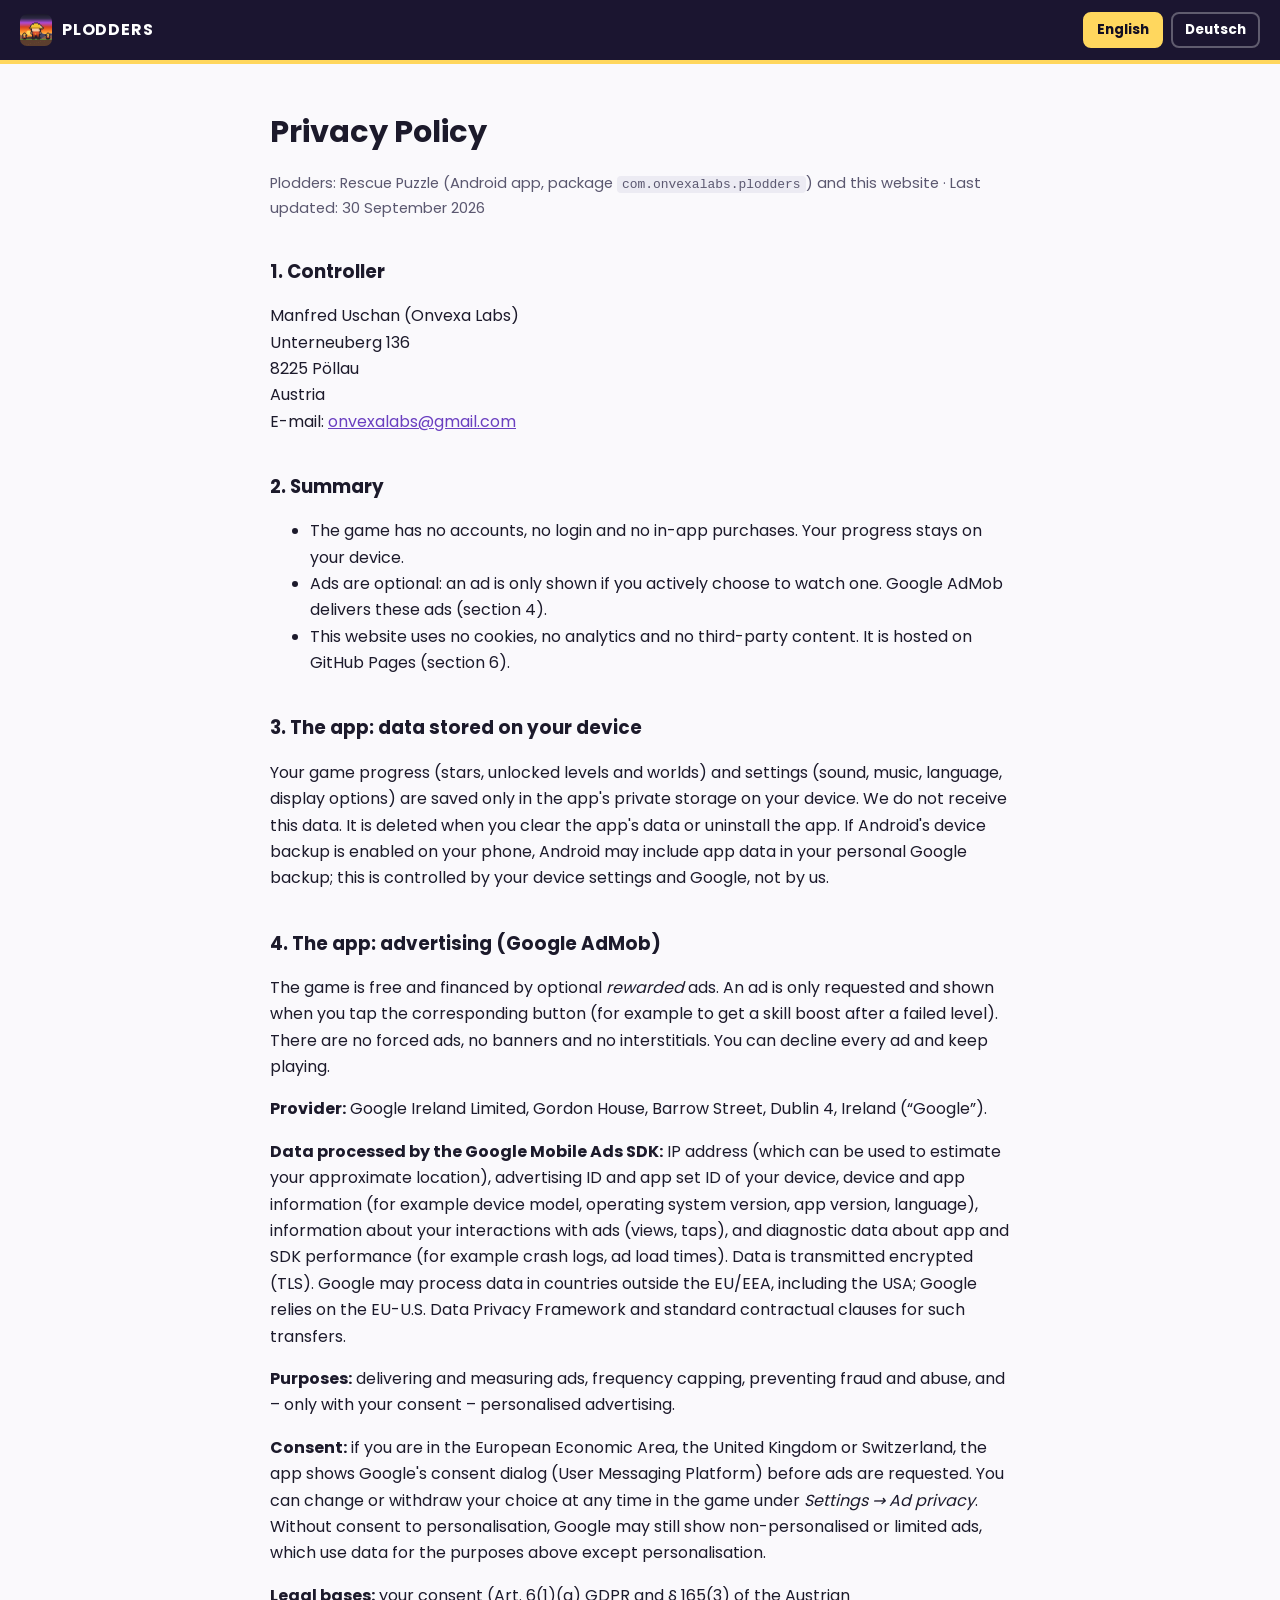
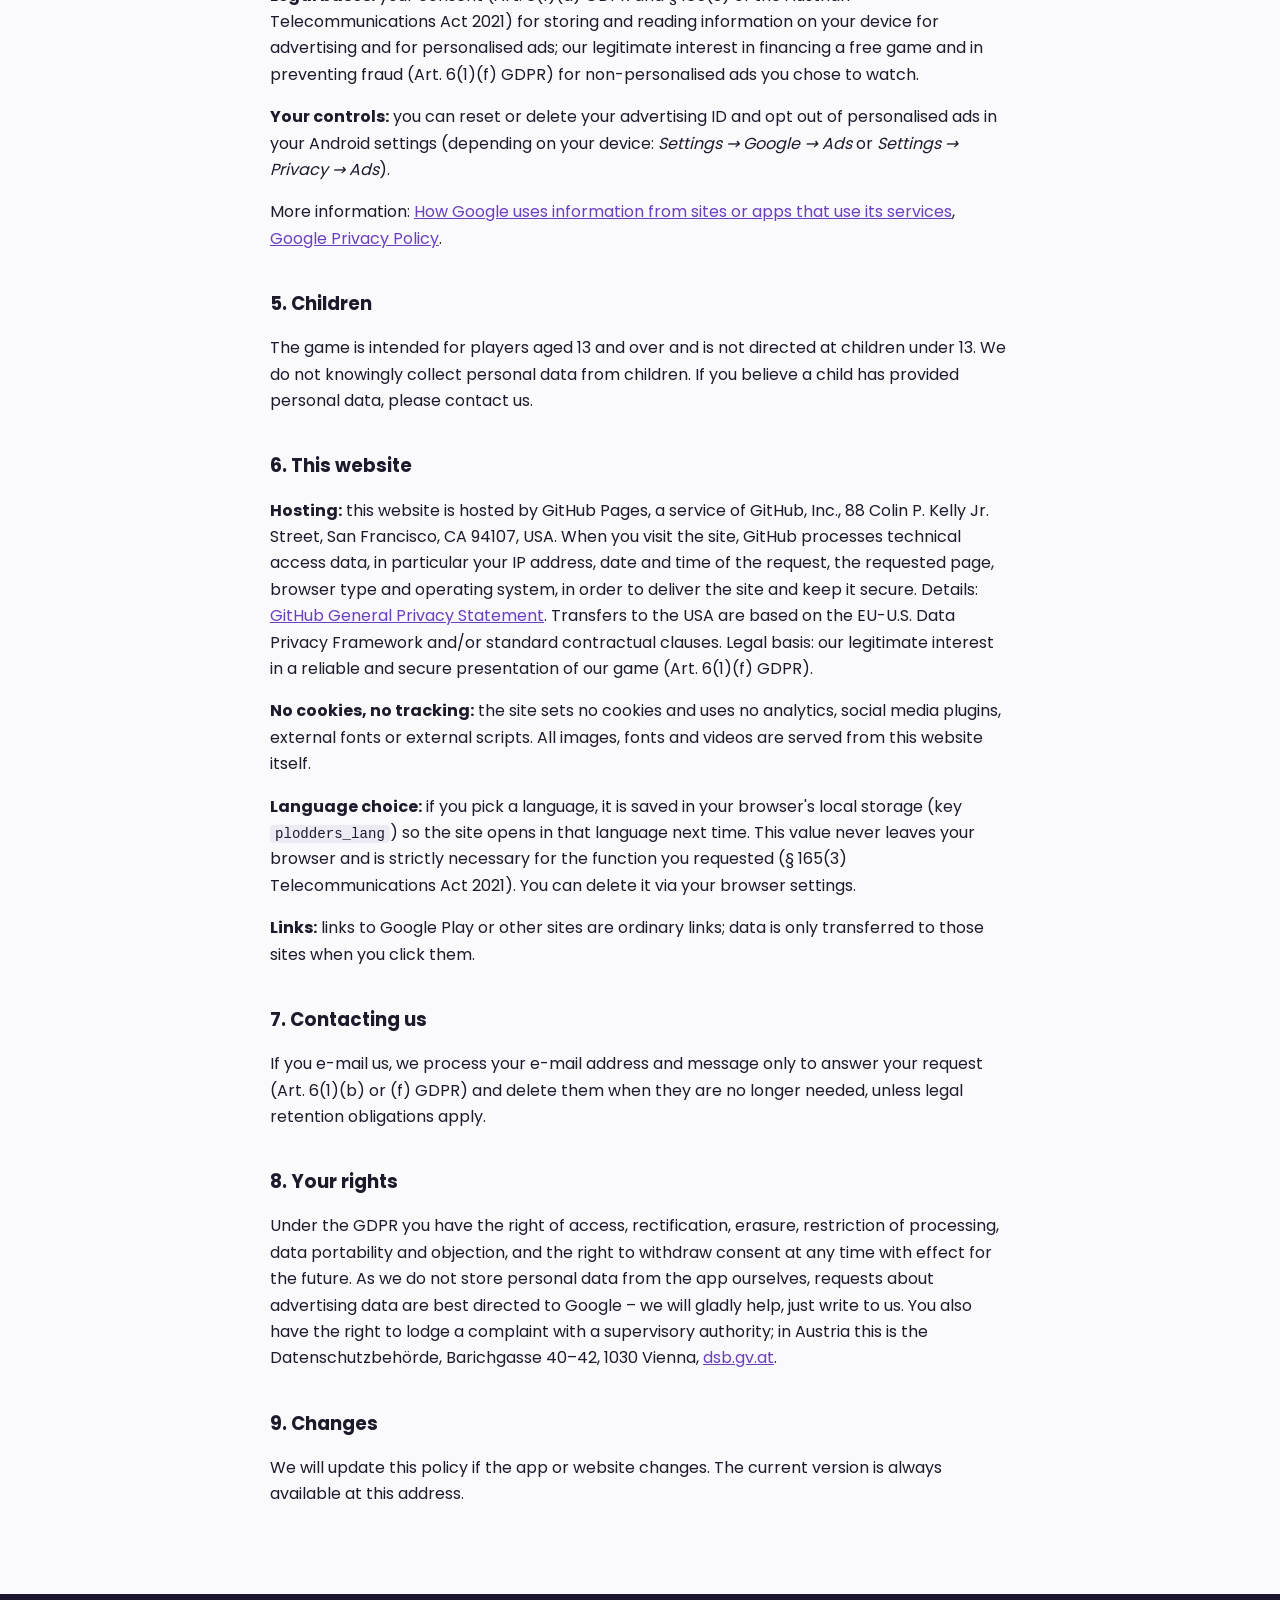
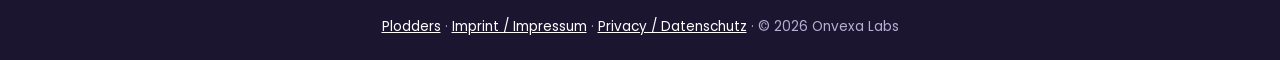
==== privacy.html @ 4f112e71 "Initial website: teaser landing page (6 languages), privacy policy, imprint, app-ads.txt" ====
<!doctype html>
<html lang="en">
<head>
<meta charset="utf-8">
<meta name="viewport" content="width=device-width, initial-scale=1">
<title>Privacy Policy – Plodders: Rescue Puzzle</title>
<meta name="description" content="Privacy policy for the Android game Plodders: Rescue Puzzle and this website (Onvexa Labs, Manfred Uschan).">
<meta name="theme-color" content="#1b1530">
<link rel="canonical" href="https://onvexalabs-dev.github.io/plodders-page/privacy.html">
<link rel="icon" type="image/png" href="img/favicon.png">
<link rel="stylesheet" href="legal.css">
</head>
<body>
<header class="top">
  <a class="brand" href="./"><img src="img/icon-192.png" alt="" width="32" height="32">Plodders</a>
  <nav class="langs"><a href="#en" data-l="en">English</a><a href="#de" data-l="de">Deutsch</a></nav>
</header>
<main>

<section id="en" lang="en">
<h1>Privacy Policy</h1>
<p class="muted">Plodders: Rescue Puzzle (Android app, package <code>com.onvexalabs.plodders</code>) and this website · Last updated: 30 September 2026</p>

<h2>1. Controller</h2>
<p>Manfred Uschan (Onvexa Labs)<br>Unterneuberg 136<br>8225 Pöllau<br>Austria<br>
E-mail: <a href="mailto:onvexalabs@gmail.com">onvexalabs@gmail.com</a></p>

<h2>2. Summary</h2>
<ul>
<li>The game has no accounts, no login and no in-app purchases. Your progress stays on your device.</li>
<li>Ads are optional: an ad is only shown if you actively choose to watch one. Google AdMob delivers these ads (section 4).</li>
<li>This website uses no cookies, no analytics and no third-party content. It is hosted on GitHub Pages (section 6).</li>
</ul>

<h2 id="app">3. The app: data stored on your device</h2>
<p>Your game progress (stars, unlocked levels and worlds) and settings (sound, music, language, display options) are saved
only in the app's private storage on your device. We do not receive this data. It is deleted when you clear the app's data
or uninstall the app. If Android's device backup is enabled on your phone, Android may include app data in your personal
Google backup; this is controlled by your device settings and Google, not by us.</p>

<h2 id="ads">4. The app: advertising (Google AdMob)</h2>
<p>The game is free and financed by optional <em>rewarded</em> ads. An ad is only requested and shown when you tap the
corresponding button (for example to get a skill boost after a failed level). There are no forced ads, no banners and no
interstitials. You can decline every ad and keep playing.</p>
<p><strong>Provider:</strong> Google Ireland Limited, Gordon House, Barrow Street, Dublin 4, Ireland (“Google”).</p>
<p><strong>Data processed by the Google Mobile Ads SDK:</strong> IP address (which can be used to estimate your approximate
location), advertising ID and app set ID of your device, device and app information (for example device model, operating
system version, app version, language), information about your interactions with ads (views, taps), and diagnostic data
about app and SDK performance (for example crash logs, ad load times). Data is transmitted encrypted (TLS). Google may
process data in countries outside the EU/EEA, including the USA; Google relies on the EU-U.S. Data Privacy Framework and
standard contractual clauses for such transfers.</p>
<p><strong>Purposes:</strong> delivering and measuring ads, frequency capping, preventing fraud and abuse, and – only with
your consent – personalised advertising.</p>
<p><strong>Consent:</strong> if you are in the European Economic Area, the United Kingdom or Switzerland, the app shows
Google's consent dialog (User Messaging Platform) before ads are requested. You can change or withdraw your choice at any
time in the game under <em>Settings → Ad privacy</em>. Without consent to personalisation, Google may still show
non-personalised or limited ads, which use data for the purposes above except personalisation.</p>
<p><strong>Legal bases:</strong> your consent (Art. 6(1)(a) GDPR and § 165(3) of the Austrian Telecommunications Act 2021)
for storing and reading information on your device for advertising and for personalised ads; our legitimate interest in
financing a free game and in preventing fraud (Art. 6(1)(f) GDPR) for non-personalised ads you chose to watch.</p>
<p><strong>Your controls:</strong> you can reset or delete your advertising ID and opt out of personalised ads in your Android
settings (depending on your device: <em>Settings → Google → Ads</em> or <em>Settings → Privacy → Ads</em>).</p>
<p>More information: <a href="https://policies.google.com/technologies/partner-sites" rel="noopener">How Google uses information from sites or apps that use its services</a>,
<a href="https://policies.google.com/privacy" rel="noopener">Google Privacy Policy</a>.</p>

<h2 id="children">5. Children</h2>
<p>The game is intended for players aged 13 and over and is not directed at children under 13. We do not knowingly collect
personal data from children. If you believe a child has provided personal data, please contact us.</p>

<h2 id="web">6. This website</h2>
<p><strong>Hosting:</strong> this website is hosted by GitHub Pages, a service of GitHub, Inc., 88 Colin P. Kelly Jr. Street,
San Francisco, CA 94107, USA. When you visit the site, GitHub processes technical access data, in particular your IP address,
date and time of the request, the requested page, browser type and operating system, in order to deliver the site and keep it
secure. Details: <a href="https://docs.github.com/en/site-policy/privacy-policies/github-general-privacy-statement" rel="noopener">GitHub General Privacy Statement</a>.
Transfers to the USA are based on the EU-U.S. Data Privacy Framework and/or standard contractual clauses. Legal basis: our
legitimate interest in a reliable and secure presentation of our game (Art. 6(1)(f) GDPR).</p>
<p><strong>No cookies, no tracking:</strong> the site sets no cookies and uses no analytics, social media plugins, external fonts
or external scripts. All images, fonts and videos are served from this website itself.</p>
<p><strong>Language choice:</strong> if you pick a language, it is saved in your browser's local storage (key
<code>plodders_lang</code>) so the site opens in that language next time. This value never leaves your browser and is strictly
necessary for the function you requested (§ 165(3) Telecommunications Act 2021). You can delete it via your browser settings.</p>
<p><strong>Links:</strong> links to Google Play or other sites are ordinary links; data is only transferred to those sites when
you click them.</p>

<h2 id="contact">7. Contacting us</h2>
<p>If you e-mail us, we process your e-mail address and message only to answer your request (Art. 6(1)(b) or (f) GDPR) and
delete them when they are no longer needed, unless legal retention obligations apply.</p>

<h2 id="rights">8. Your rights</h2>
<p>Under the GDPR you have the right of access, rectification, erasure, restriction of processing, data portability and
objection, and the right to withdraw consent at any time with effect for the future. As we do not store personal data from
the app ourselves, requests about advertising data are best directed to Google – we will gladly help, just write to us.
You also have the right to lodge a complaint with a supervisory authority; in Austria this is the
Datenschutzbehörde, Barichgasse 40–42, 1030 Vienna, <a href="https://www.dsb.gv.at" rel="noopener">dsb.gv.at</a>.</p>

<h2 id="changes">9. Changes</h2>
<p>We will update this policy if the app or website changes. The current version is always available at this address.</p>
</section>

<section id="de" lang="de">
<h1>Datenschutzerklärung</h1>
<p class="muted">Plodders: Rettungs-Puzzle (Android-App, Paketname <code>com.onvexalabs.plodders</code>) und diese Website · Stand: 30. September 2026</p>

<h2>1. Verantwortlicher</h2>
<p>Manfred Uschan (Onvexa Labs)<br>Unterneuberg 136<br>8225 Pöllau<br>Österreich<br>
E-Mail: <a href="mailto:onvexalabs@gmail.com">onvexalabs@gmail.com</a></p>

<h2>2. Kurzfassung</h2>
<ul>
<li>Das Spiel hat keine Konten, kein Login und keine In-App-Käufe. Dein Spielfortschritt bleibt auf deinem Gerät.</li>
<li>Werbung ist freiwillig: Eine Anzeige erscheint nur, wenn du dich aktiv dafür entscheidest. Die Anzeigen liefert Google AdMob (Punkt 4).</li>
<li>Diese Website verwendet keine Cookies, keine Analyse-Tools und keine Inhalte Dritter. Sie wird über GitHub Pages bereitgestellt (Punkt 6).</li>
</ul>

<h2>3. Die App: Daten auf deinem Gerät</h2>
<p>Dein Spielfortschritt (Sterne, freigeschaltete Level und Welten) und deine Einstellungen (Ton, Musik, Sprache, Anzeige)
werden ausschließlich im privaten Speicher der App auf deinem Gerät abgelegt. Wir erhalten diese Daten nicht. Sie werden
gelöscht, wenn du die App-Daten löschst oder die App deinstallierst. Ist auf deinem Gerät die Android-Sicherung aktiviert,
kann Android App-Daten in deine persönliche Google-Sicherung aufnehmen; das steuerst du über die Geräteeinstellungen bzw.
Google, nicht wir.</p>

<h2>4. Die App: Werbung (Google AdMob)</h2>
<p>Das Spiel ist kostenlos und finanziert sich über freiwillige <em>Belohnungs-Werbung</em>. Eine Anzeige wird nur angefragt
und angezeigt, wenn du auf die entsprechende Schaltfläche tippst (z. B. für einen Fähigkeiten-Bonus nach einem verlorenen
Level). Es gibt keine erzwungene Werbung, keine Banner und keine Unterbrecher-Werbung. Du kannst jede Anzeige ablehnen und
weiterspielen.</p>
<p><strong>Anbieter:</strong> Google Ireland Limited, Gordon House, Barrow Street, Dublin 4, Irland („Google“).</p>
<p><strong>Vom Google Mobile Ads SDK verarbeitete Daten:</strong> IP-Adresse (daraus kann der ungefähre Standort geschätzt
werden), Werbe-ID und App-Set-ID deines Geräts, Geräte- und App-Informationen (z. B. Gerätemodell, Betriebssystemversion,
App-Version, Sprache), Informationen über deine Interaktionen mit Anzeigen (Aufrufe, Tipps) sowie Diagnosedaten zur Leistung
von App und SDK (z. B. Absturzberichte, Ladezeiten). Die Übertragung erfolgt verschlüsselt (TLS). Google kann Daten auch
außerhalb der EU/des EWR verarbeiten, insbesondere in den USA; Google stützt sich dabei auf das EU-US Data Privacy Framework
und Standardvertragsklauseln.</p>
<p><strong>Zwecke:</strong> Auslieferung und Messung von Anzeigen, Frequenzbegrenzung, Verhinderung von Betrug und Missbrauch
sowie – nur mit deiner Einwilligung – personalisierte Werbung.</p>
<p><strong>Einwilligung:</strong> Befindest du dich im Europäischen Wirtschaftsraum, im Vereinigten Königreich oder in der
Schweiz, zeigt die App vor der ersten Werbeanfrage den Einwilligungsdialog von Google (User Messaging Platform). Du kannst
deine Wahl jederzeit im Spiel unter <em>Optionen → Werbe-Einwilligung</em> ändern oder widerrufen. Ohne Einwilligung in
die Personalisierung kann Google nicht personalisierte oder eingeschränkte Werbung anzeigen, die Daten für die oben genannten
Zwecke mit Ausnahme der Personalisierung verwendet.</p>
<p><strong>Rechtsgrundlagen:</strong> deine Einwilligung (Art. 6 Abs. 1 lit. a DSGVO und § 165 Abs. 3 TKG 2021) für das
Speichern und Auslesen von Informationen auf deinem Gerät zu Werbezwecken und für personalisierte Werbung; unser berechtigtes
Interesse an der Finanzierung eines kostenlosen Spiels und an der Betrugsprävention (Art. 6 Abs. 1 lit. f DSGVO) für nicht
personalisierte Werbung, die du selbst angefordert hast.</p>
<p><strong>Deine Einstellungen:</strong> Die Werbe-ID kannst du in den Android-Einstellungen zurücksetzen oder löschen und
personalisierte Werbung deaktivieren (je nach Gerät unter <em>Einstellungen → Google → Anzeigen</em> oder
<em>Einstellungen → Datenschutz → Anzeigen</em>).</p>
<p>Weitere Informationen: <a href="https://policies.google.com/technologies/partner-sites?hl=de" rel="noopener">Wie Google Daten von Websites und Apps verwendet</a>,
<a href="https://policies.google.com/privacy?hl=de" rel="noopener">Datenschutzerklärung von Google</a>.</p>

<h2>5. Kinder</h2>
<p>Das Spiel richtet sich an Spielerinnen und Spieler ab 13 Jahren und nicht an Kinder unter 13. Wir erheben wissentlich
keine personenbezogenen Daten von Kindern. Solltest du annehmen, dass ein Kind uns Daten übermittelt hat, kontaktiere uns bitte.</p>

<h2>6. Diese Website</h2>
<p><strong>Hosting:</strong> Diese Website wird über GitHub Pages bereitgestellt, einen Dienst der GitHub, Inc., 88 Colin P.
Kelly Jr. Street, San Francisco, CA 94107, USA. Beim Aufruf verarbeitet GitHub technische Zugriffsdaten, insbesondere
IP-Adresse, Datum und Uhrzeit, aufgerufene Seite, Browsertyp und Betriebssystem, um die Seite auszuliefern und abzusichern.
Details: <a href="https://docs.github.com/de/site-policy/privacy-policies/github-general-privacy-statement" rel="noopener">GitHub General Privacy Statement</a>.
Die Übermittlung in die USA erfolgt auf Grundlage des EU-US Data Privacy Framework und/oder von Standardvertragsklauseln.
Rechtsgrundlage: unser berechtigtes Interesse an einer zuverlässigen und sicheren Präsentation unseres Spiels (Art. 6 Abs. 1 lit. f DSGVO).</p>
<p><strong>Keine Cookies, kein Tracking:</strong> Die Website setzt keine Cookies und verwendet keine Analyse-Tools,
Social-Media-Plugins, externen Schriftarten oder externen Skripte. Alle Bilder, Schriften und Videos werden von dieser Website
selbst ausgeliefert.</p>
<p><strong>Sprachauswahl:</strong> Wählst du eine Sprache, wird sie im lokalen Speicher deines Browsers (Schlüssel
<code>plodders_lang</code>) abgelegt, damit die Seite beim nächsten Besuch in dieser Sprache öffnet. Dieser Wert verlässt deinen
Browser nie und ist für die von dir gewünschte Funktion unbedingt erforderlich (§ 165 Abs. 3 TKG 2021). Du kannst ihn über die
Browsereinstellungen löschen.</p>
<p><strong>Links:</strong> Links zu Google Play oder anderen Seiten sind gewöhnliche Links; Daten werden erst beim Anklicken an
diese Seiten übertragen.</p>

<h2>7. Kontakt per E-Mail</h2>
<p>Schreibst du uns eine E-Mail, verarbeiten wir deine E-Mail-Adresse und Nachricht nur zur Beantwortung deiner Anfrage
(Art. 6 Abs. 1 lit. b bzw. f DSGVO) und löschen sie, sobald sie nicht mehr benötigt werden, sofern keine gesetzlichen
Aufbewahrungspflichten bestehen.</p>

<h2>8. Deine Rechte</h2>
<p>Nach der DSGVO hast du das Recht auf Auskunft, Berichtigung, Löschung, Einschränkung der Verarbeitung,
Datenübertragbarkeit und Widerspruch sowie das Recht, eine Einwilligung jederzeit mit Wirkung für die Zukunft zu widerrufen.
Da wir selbst keine personenbezogenen Daten aus der App speichern, richten sich Anfragen zu Werbedaten am besten an Google –
wir helfen gerne, schreib uns einfach. Außerdem hast du das Recht auf Beschwerde bei einer Aufsichtsbehörde; in Österreich ist
das die Datenschutzbehörde, Barichgasse 40–42, 1030 Wien, <a href="https://www.dsb.gv.at" rel="noopener">dsb.gv.at</a>.</p>

<h2>9. Änderungen</h2>
<p>Wir passen diese Erklärung an, wenn sich App oder Website ändern. Die aktuelle Fassung ist immer unter dieser Adresse abrufbar.</p>
</section>
</main>
<footer><a href="./">Plodders</a> · <a href="imprint.html">Imprint / Impressum</a> · <a href="privacy.html">Privacy / Datenschutz</a> · © 2026 Onvexa Labs</footer>
<script src="legal.js"></script>
</body>
</html>
---- legal.css ----
@font-face{font-family:Poppins;font-weight:400;font-display:swap;src:url(fonts/poppins-regular.woff2) format("woff2")}
@font-face{font-family:Poppins;font-weight:700;font-display:swap;src:url(fonts/poppins-bold.woff2) format("woff2")}
:root{--night:#1b1530;--ink:#120e22;--gold:#ffd75e;--paper:#faf9fc;--text:#1c1a2b;--muted:#5b5870;--link:#6a3fc0}
*{box-sizing:border-box}
body{margin:0;background:var(--paper);color:var(--text);font:400 16px/1.65 Poppins,system-ui,-apple-system,"Segoe UI",Roboto,sans-serif}
.top{background:var(--night);display:flex;align-items:center;gap:16px;padding:12px 20px;border-bottom:4px solid var(--gold)}
.brand{display:flex;align-items:center;gap:10px;color:#fff;text-decoration:none;font-weight:700;letter-spacing:.05em;text-transform:uppercase}
.brand img{border-radius:7px}
.langs{margin-left:auto;display:flex;gap:8px}
.langs a{color:#fff;text-decoration:none;font-weight:700;font-size:.85rem;padding:5px 12px;border-radius:8px;border:2px solid rgba(255,255,255,.3)}
.langs a.on{background:var(--gold);color:var(--ink);border-color:var(--gold)}
main{max-width:780px;margin:0 auto;padding:36px 20px 70px}
h1{font-size:1.9rem;margin:.2em 0 .2em}
h2{font-size:1.15rem;margin:2em 0 .4em}
a{color:var(--link)}
.muted{color:var(--muted);font-size:.92rem}
code{background:#ecebf3;padding:1px 5px;border-radius:4px;font-size:.88em}
section+section{margin-top:60px;padding-top:30px;border-top:1px solid #ddd}
.js section+section{margin-top:0;padding-top:0;border-top:0}
.js section[hidden]{display:none}
footer{background:var(--night);color:#b7afd3;text-align:center;padding:22px 16px;font-size:.85rem}
footer a{color:#fff}
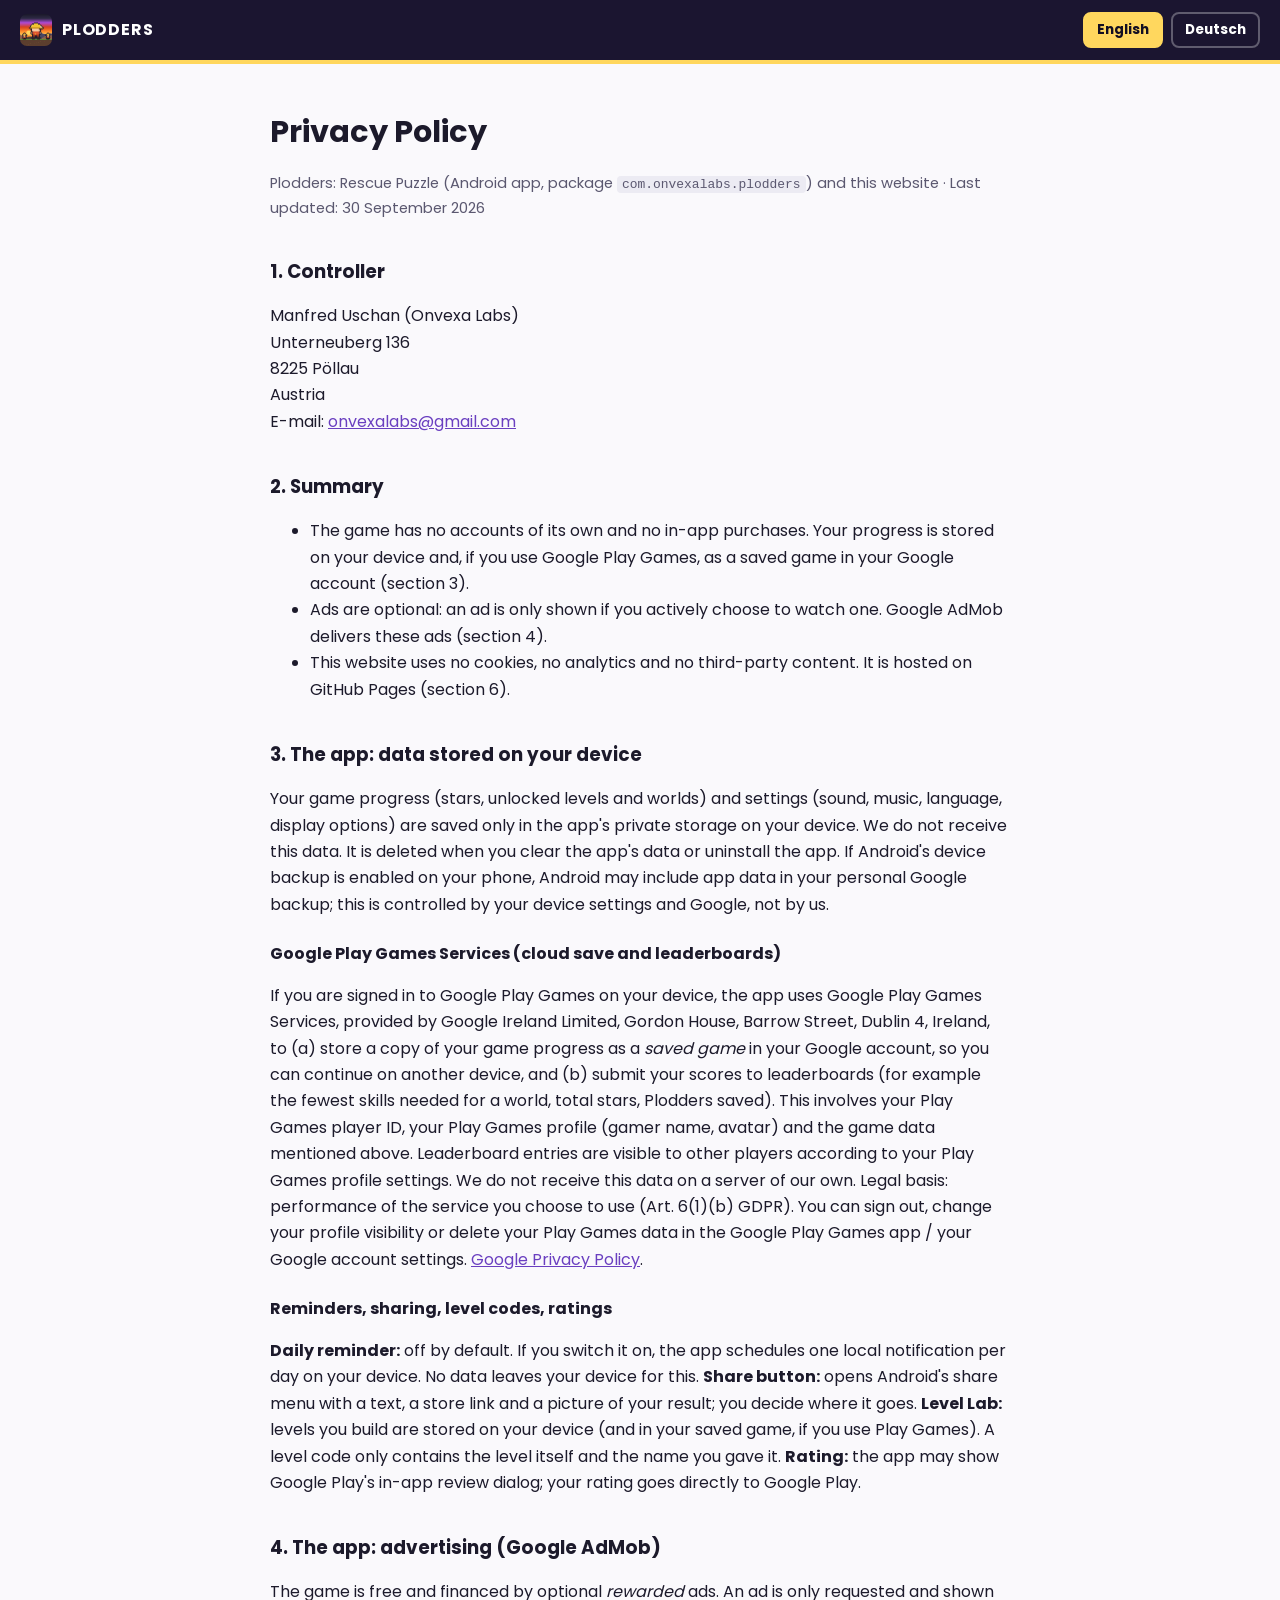
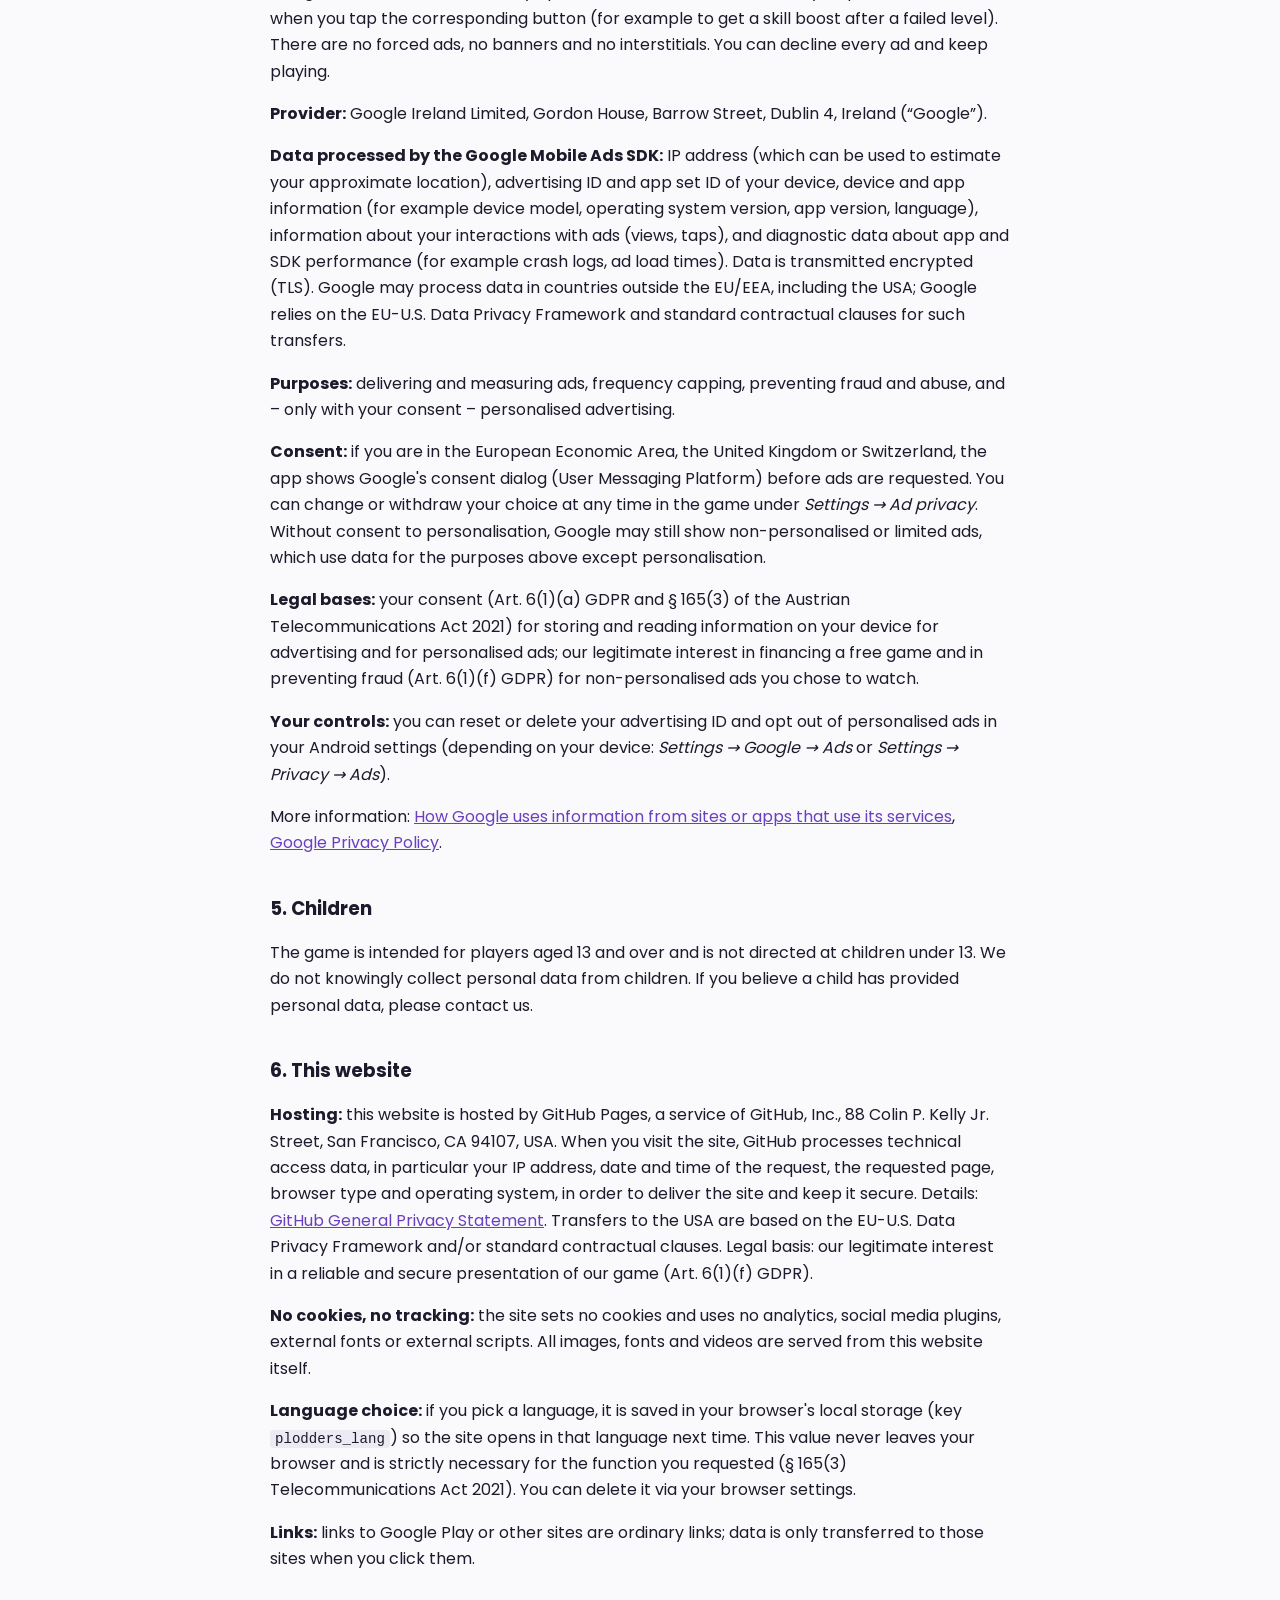
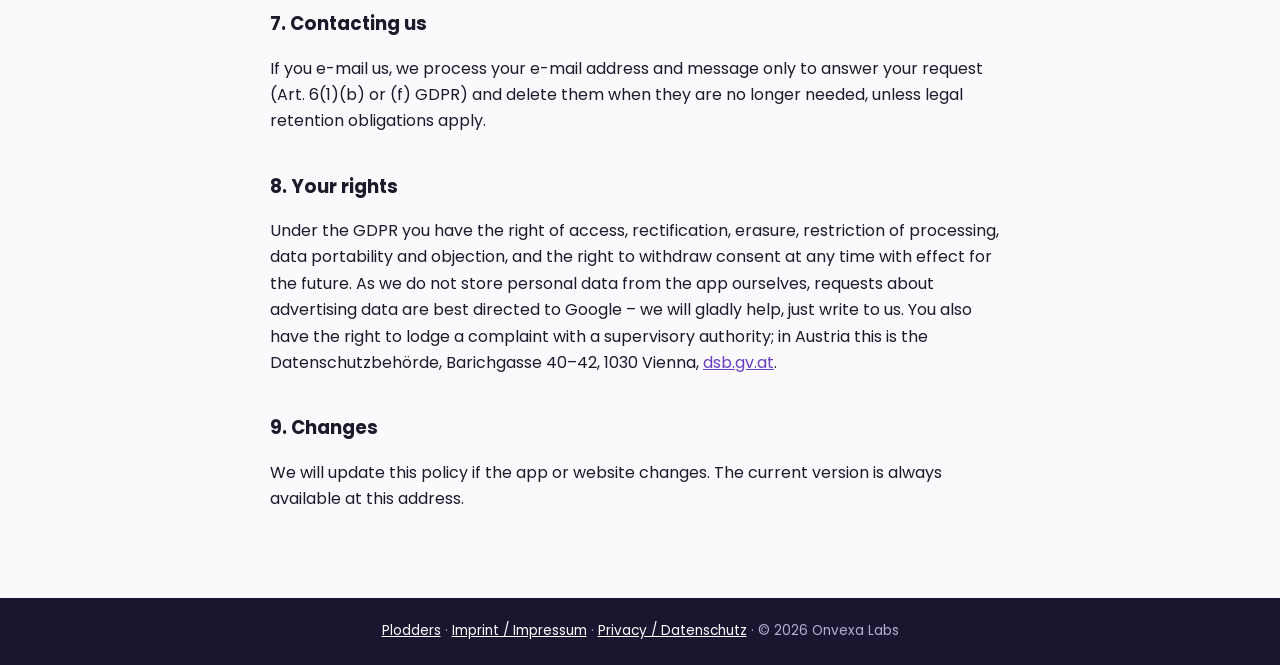
==== commit 5fa3ba54: "Privacy policy: Google Play Games Services (cloud save, leaderboards), reminders, sharing, level cod" ====
--- a/privacy.html
+++ b/privacy.html
@@ -27,7 +27,7 @@
 
 <h2>2. Summary</h2>
 <ul>
-<li>The game has no accounts, no login and no in-app purchases. Your progress stays on your device.</li>
+<li>The game has no accounts of its own and no in-app purchases. Your progress is stored on your device and, if you use Google Play Games, as a saved game in your Google account (section 3).</li>
 <li>Ads are optional: an ad is only shown if you actively choose to watch one. Google AdMob delivers these ads (section 4).</li>
 <li>This website uses no cookies, no analytics and no third-party content. It is hosted on GitHub Pages (section 6).</li>
 </ul>
@@ -37,6 +37,23 @@
 only in the app's private storage on your device. We do not receive this data. It is deleted when you clear the app's data
 or uninstall the app. If Android's device backup is enabled on your phone, Android may include app data in your personal
 Google backup; this is controlled by your device settings and Google, not by us.</p>
+
+<h3 id="pgs">Google Play Games Services (cloud save and leaderboards)</h3>
+<p>If you are signed in to Google Play Games on your device, the app uses Google Play Games Services, provided by Google
+Ireland Limited, Gordon House, Barrow Street, Dublin 4, Ireland, to (a) store a copy of your game progress as a
+<em>saved game</em> in your Google account, so you can continue on another device, and (b) submit your scores to
+leaderboards (for example the fewest skills needed for a world, total stars, Plodders saved). This involves your Play Games
+player ID, your Play Games profile (gamer name, avatar) and the game data mentioned above. Leaderboard entries are visible to
+other players according to your Play Games profile settings. We do not receive this data on a server of our own.
+Legal basis: performance of the service you choose to use (Art. 6(1)(b) GDPR). You can sign out, change your profile
+visibility or delete your Play Games data in the Google Play Games app / your Google account settings.
+<a href="https://policies.google.com/privacy" rel="noopener">Google Privacy Policy</a>.</p>
+<h3 id="local">Reminders, sharing, level codes, ratings</h3>
+<p><strong>Daily reminder:</strong> off by default. If you switch it on, the app schedules one local notification per day on
+your device. No data leaves your device for this. <strong>Share button:</strong> opens Android's share menu with a text, a
+store link and a picture of your result; you decide where it goes. <strong>Level Lab:</strong> levels you build are stored on
+your device (and in your saved game, if you use Play Games). A level code only contains the level itself and the name you gave
+it. <strong>Rating:</strong> the app may show Google Play's in-app review dialog; your rating goes directly to Google Play.</p>
 
 <h2 id="ads">4. The app: advertising (Google AdMob)</h2>
 <p>The game is free and financed by optional <em>rewarded</em> ads. An ad is only requested and shown when you tap the
@@ -107,7 +124,7 @@
 
 <h2>2. Kurzfassung</h2>
 <ul>
-<li>Das Spiel hat keine Konten, kein Login und keine In-App-Käufe. Dein Spielfortschritt bleibt auf deinem Gerät.</li>
+<li>Das Spiel hat keine eigenen Konten und keine In-App-Käufe. Dein Fortschritt wird auf deinem Gerät gespeichert und, wenn du Google Play Games nutzt, als Spielstand in deinem Google-Konto (Punkt 3).</li>
 <li>Werbung ist freiwillig: Eine Anzeige erscheint nur, wenn du dich aktiv dafür entscheidest. Die Anzeigen liefert Google AdMob (Punkt 4).</li>
 <li>Diese Website verwendet keine Cookies, keine Analyse-Tools und keine Inhalte Dritter. Sie wird über GitHub Pages bereitgestellt (Punkt 6).</li>
 </ul>
@@ -118,6 +135,24 @@
 gelöscht, wenn du die App-Daten löschst oder die App deinstallierst. Ist auf deinem Gerät die Android-Sicherung aktiviert,
 kann Android App-Daten in deine persönliche Google-Sicherung aufnehmen; das steuerst du über die Geräteeinstellungen bzw.
 Google, nicht wir.</p>
+
+<h3>Google Play Games Services (Cloud-Speicherstand und Bestenlisten)</h3>
+<p>Bist du auf deinem Gerät bei Google Play Games angemeldet, nutzt die App die Google Play Games Services von Google Ireland
+Limited, Gordon House, Barrow Street, Dublin 4, Irland, um (a) eine Kopie deines Spielfortschritts als <em>Spielstand</em>
+in deinem Google-Konto zu speichern, damit du auf einem anderen Gerät weiterspielen kannst, und (b) deine Ergebnisse an
+Bestenlisten zu senden (z. B. die wenigsten Fähigkeiten für eine Welt, Sterne gesamt, gerettete Plodders). Dabei werden deine
+Play-Games-Spieler-ID, dein Play-Games-Profil (Spielername, Avatar) und die genannten Spieldaten verarbeitet. Einträge in
+Bestenlisten sind je nach deinen Profileinstellungen für andere sichtbar. Wir erhalten diese Daten nicht auf einem eigenen
+Server. Rechtsgrundlage: Erfüllung des von dir gewählten Dienstes (Art. 6 Abs. 1 lit. b DSGVO). Abmelden, die Sichtbarkeit
+ändern oder deine Play-Games-Daten löschen kannst du in der Google-Play-Games-App bzw. in deinem Google-Konto.
+<a href="https://policies.google.com/privacy?hl=de" rel="noopener">Datenschutzerklärung von Google</a>.</p>
+<h3>Erinnerungen, Teilen, Level-Codes, Bewertungen</h3>
+<p><strong>Tägliche Erinnerung:</strong> standardmäßig aus. Schaltest du sie ein, plant die App eine lokale Mitteilung pro Tag
+auf deinem Gerät. Dafür verlassen keine Daten dein Gerät. <strong>Teilen:</strong> öffnet das Android-Teilen-Menü mit Text,
+Store-Link und einem Bild deines Ergebnisses; wohin es geht, entscheidest du. <strong>Level-Labor:</strong> selbst gebaute Level
+werden auf deinem Gerät gespeichert (und in deinem Spielstand, falls du Play Games nutzt). Ein Level-Code enthält nur das Level
+und den Namen, den du ihm gegeben hast. <strong>Bewertung:</strong> Die App kann den In-App-Bewertungsdialog von Google Play
+zeigen; deine Bewertung geht direkt an Google Play.</p>
 
 <h2>4. Die App: Werbung (Google AdMob)</h2>
 <p>Das Spiel ist kostenlos und finanziert sich über freiwillige <em>Belohnungs-Werbung</em>. Eine Anzeige wird nur angefragt
--- a/legal.css
+++ b/legal.css
@@ -12,6 +12,7 @@
 main{max-width:780px;margin:0 auto;padding:36px 20px 70px}
 h1{font-size:1.9rem;margin:.2em 0 .2em}
 h2{font-size:1.15rem;margin:2em 0 .4em}
+h3{font-size:1rem;margin:1.4em 0 .3em}
 a{color:var(--link)}
 .muted{color:var(--muted);font-size:.92rem}
 code{background:#ecebf3;padding:1px 5px;border-radius:4px;font-size:.88em}
